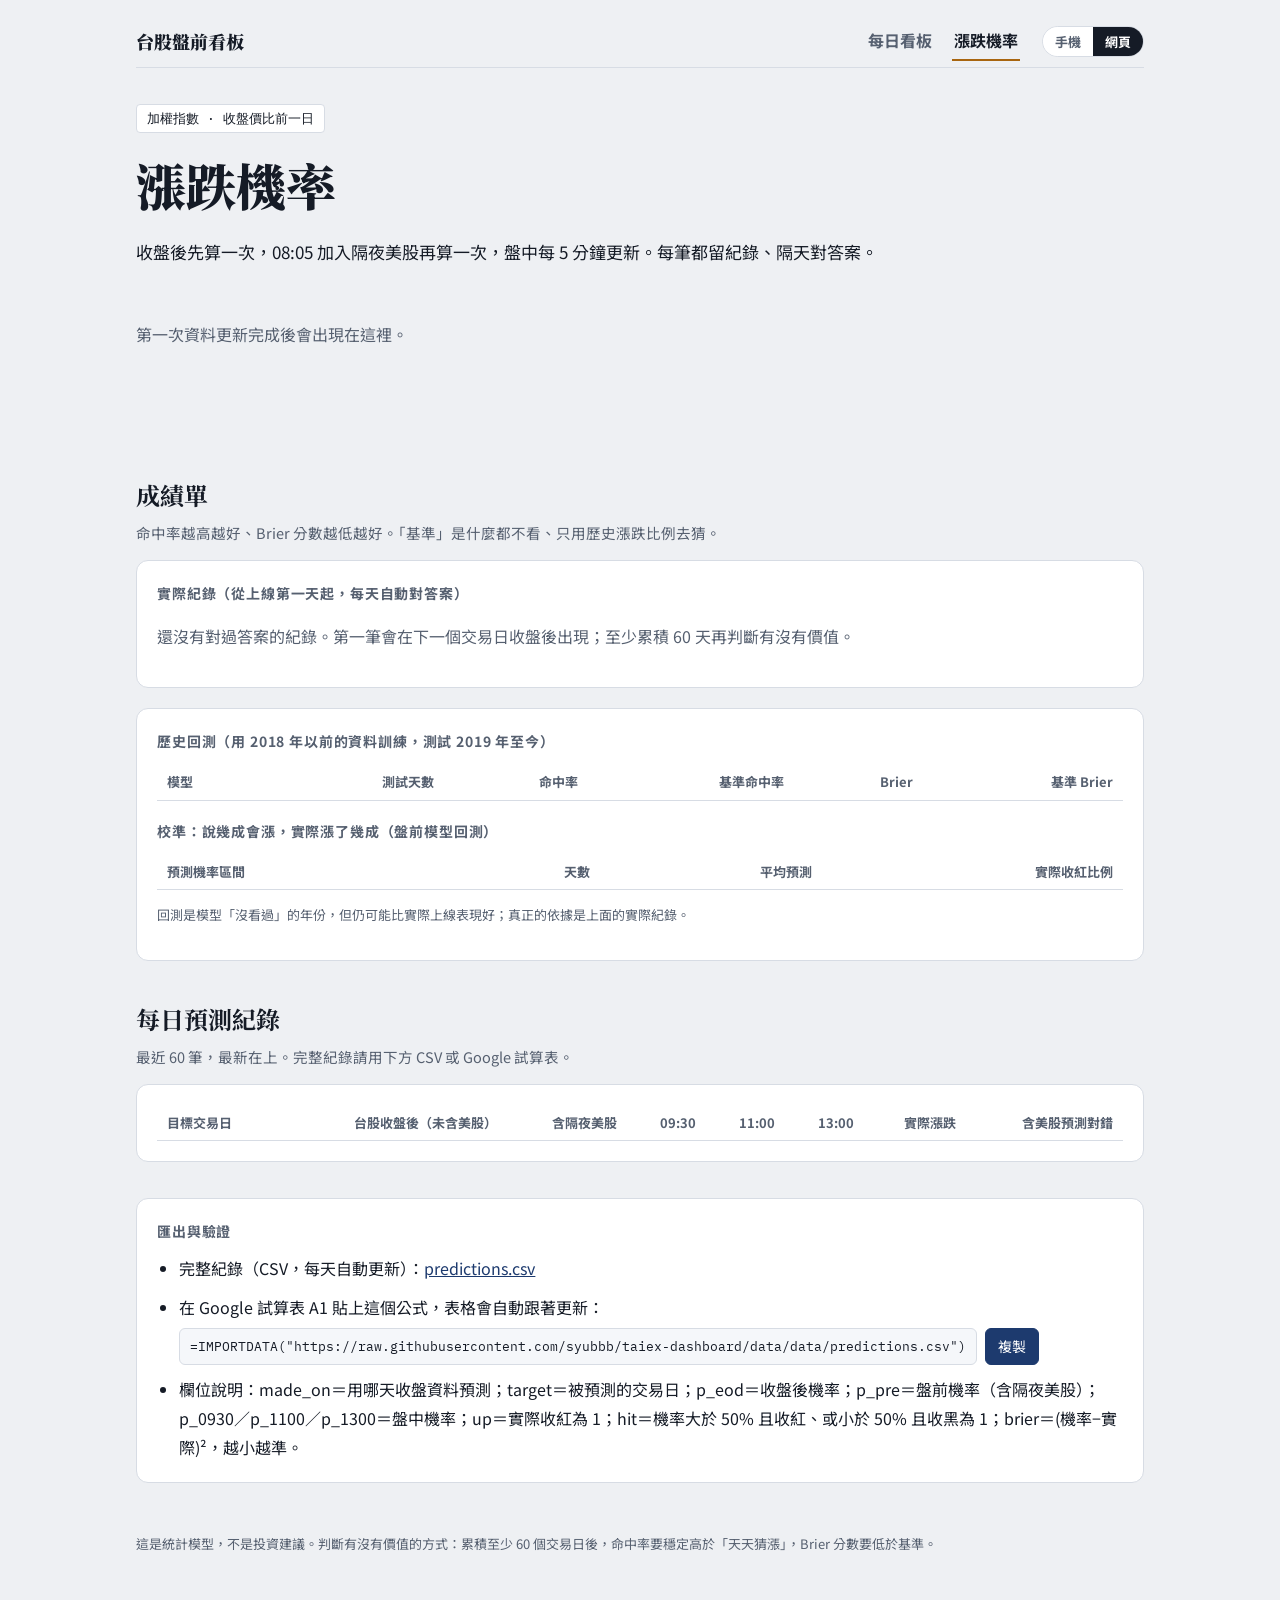
==== predict.html @ 25b46471 "美股時間縮成一行" ====
<!doctype html>
<html lang="zh-Hant-TW">
<head>
<meta charset="utf-8">
<meta name="viewport" content="width=device-width,initial-scale=1,viewport-fit=cover">
<script>
/* View mode: 手機 lays the page out for the phone's width; 網頁 shows the full desktop layout (zoomed to fit on a phone). */
(function(){var m=null;try{m=localStorage.getItem("viewMode")}catch(e){}
if(m!=="mobile"&&m!=="desktop"){m=Math.min(screen.width,innerWidth||screen.width)<760?"mobile":"desktop"}
document.documentElement.dataset.mode=m;
if(m==="desktop"&&screen.width<1000){document.querySelector('meta[name="viewport"]').setAttribute("content","width=1080")}})();
</script>
<title>台股漲跌機率</title>
<meta name="description" content="加權指數下一交易日與盤中收紅機率，附每日預測紀錄、命中率與校準表。">
<link rel="preconnect" href="https://fonts.googleapis.com">
<link rel="stylesheet" href="https://fonts.googleapis.com/css2?family=Noto+Serif+TC:wght@700;900&family=Noto+Sans+TC:wght@400;500;700&family=IBM+Plex+Mono:wght@500;600&display=swap">
<link rel="stylesheet" href="assets/style.css?v=7">
</head>
<body>
<div class="wrap">
  <nav class="topnav"><span class="brand">台股盤前看板</span><a href="index.html">每日看板</a><a href="predict.html" aria-current="page">漲跌機率</a></nav>

  <section class="stack">
    <div class="meta"><span class="tag">加權指數 · 收盤價比前一日</span><span id="stamp"></span></div>
    <h1 id="headline">漲跌機率</h1>
    <p class="lede">收盤後先算一次，08:05 加入隔夜美股再算一次，盤中每 5 分鐘更新。每筆都留紀錄、隔天對答案。</p>
  </section>

  <section id="now"></section>
  <section id="intraday"></section>
  <section id="why"></section>
  <section id="score"></section>
  <section id="log"></section>

  <section class="card">
    <h3>匯出與驗證</h3>
    <ul class="plain">
      <li>完整紀錄（CSV，每天自動更新）：<a id="csv" href="#" target="_blank" rel="noopener">predictions.csv</a></li>
      <li>在 Google 試算表 A1 貼上這個公式，表格會自動跟著更新：
        <div class="copy" style="margin-top:6px"><code id="formula"></code><button type="button" id="copyBtn">複製</button></div></li>
      <li>欄位說明：made_on＝用哪天收盤資料預測；target＝被預測的交易日；p_eod＝收盤後機率；p_pre＝盤前機率（含隔夜美股）；p_0930／p_1100／p_1300＝盤中機率；up＝實際收紅為 1；hit＝機率大於 50% 且收紅、或小於 50% 且收黑為 1；brier＝(機率−實際)²，越小越準。</li>
    </ul>
  </section>
  <p class="foot">這是統計模型，不是投資建議。判斷有沒有價值的方式：累積至少 60 個交易日後，命中率要穩定高於「天天猜漲」，Brier 分數要低於基準。</p>
</div>
<script src="assets/common.js?v=7"></script>
<script src="assets/predict.js?v=7"></script>
</body>
</html>
---- assets/style.css ----
/* Taiwan colour convention: up = red, down = green. One reading column; sections separated by generous space. */
:root{
  --bg:#eef0f3; --paper:#ffffff; --ink:#151b26; --muted:#566070; --line:#d7dce4; --soft:#f5f7fa;
  --navy:#1d3a6e; --amber:#a8650f; --amber-soft:#f6ead6;
  --up:#c8302c; --up-soft:#fbe9e8; --down:#17805a; --down-soft:#e4f3ec;
  --band:rgba(29,58,110,.10); --band2:rgba(168,101,15,.12);
  --serif:"Noto Serif TC","Songti TC","PMingLiU",serif;
  --sans:"Noto Sans TC","PingFang TC","Microsoft JhengHei",system-ui,sans-serif;
  --mono:"IBM Plex Mono",ui-monospace,"SFMono-Regular",Menlo,monospace;
  color-scheme:light;
}
@media (prefers-color-scheme:dark){:root{
  --bg:#0f141c; --paper:#171e29; --ink:#e8ecf2; --muted:#9aa4b4; --line:#2a3443; --soft:#1d2533;
  --navy:#8fb0ea; --amber:#e3a548; --amber-soft:#3a2c17;
  --up:#ff6b63; --up-soft:#3a1d1c; --down:#3fc58e; --down-soft:#15302a;
  --band:rgba(143,176,234,.13); --band2:rgba(227,165,72,.14); color-scheme:dark}}
*{box-sizing:border-box}
html{-webkit-text-size-adjust:100%}
body{margin:0;background:var(--bg);color:var(--ink);font-family:var(--sans);font-size:16px;line-height:1.8}
a{color:var(--navy)}
.wrap{max-width:1040px;margin:0 auto;padding:16px max(16px,env(safe-area-inset-right,0px)) 64px max(16px,env(safe-area-inset-left,0px));display:grid;gap:36px}
.topnav{display:flex;flex-wrap:wrap;align-items:center;gap:6px 18px;padding-block:6px;border-bottom:1px solid var(--line)}
.topnav .brand{font-family:var(--serif);font-weight:900;font-size:18px;margin-right:auto}
.topnav a{text-decoration:none;color:var(--muted);font-weight:700;padding:4px 2px;border-bottom:2px solid transparent}
.topnav a[aria-current="page"]{color:var(--ink);border-color:var(--amber)}
.meta{display:flex;flex-wrap:wrap;gap:8px 14px;align-items:center;color:var(--muted);font-size:14px}
.tag{font-family:var(--mono);font-size:13px;border:1px solid var(--line);background:var(--paper);color:var(--ink);padding:2px 10px;border-radius:4px}
h1{font-family:var(--serif);font-weight:900;font-size:clamp(28px,5.4vw,50px);line-height:1.25;margin:0;text-wrap:balance}
h2{font-family:var(--serif);font-size:24px;margin:0;font-weight:700;text-wrap:balance}
h3{font-size:14px;letter-spacing:.06em;color:var(--muted);margin:0 0 10px;font-weight:700}
.lede{margin:0;font-size:17px;line-height:1.9}
.sec-head{display:grid;gap:4px;margin-bottom:14px}
.sec-head p{margin:0;color:var(--muted);font-size:14.5px}
.card{background:var(--paper);border:1px solid var(--line);border-radius:12px;padding:20px;min-width:0}
.stack{display:grid;gap:20px}
.two{display:grid;grid-template-columns:repeat(auto-fit,minmax(300px,1fr));gap:16px}
.up{color:var(--up)} .down{color:var(--down)} .flat{color:var(--muted)}
.num{font-family:var(--mono);font-variant-numeric:tabular-nums}
.empty{color:var(--muted)}
.foot{font-size:13px;color:var(--muted)}
button{font:inherit;cursor:pointer}
button:focus-visible,a:focus-visible,summary:focus-visible{outline:2px solid var(--amber);outline-offset:2px}

/* probability strip */
.prob{display:grid;grid-template-columns:repeat(auto-fit,minmax(220px,1fr));gap:0;background:var(--paper);border:1px solid var(--line);border-radius:12px;overflow:hidden}
.prob > div{padding:16px 20px;border-right:1px solid var(--line);border-bottom:1px solid var(--line);margin:0 -1px -1px 0}
.prob .l{color:var(--muted);font-size:13.5px}
.prob .v{font-family:var(--mono);font-size:34px;font-weight:600;line-height:1.3}
.prob .s{font-size:13px;color:var(--muted)}
.prob a{font-weight:700;font-size:14px}

/* stance */
.stance{display:grid;gap:16px}
.stance-head{display:flex;flex-wrap:wrap;align-items:baseline;gap:6px 14px;justify-content:space-between}
.stance-word{font-family:var(--serif);font-weight:900;font-size:30px;color:var(--amber);margin-right:8px}
.stance-word.bull{color:var(--up)} .stance-word.bear{color:var(--down)}
.stance-h{font-weight:700}
.stance-note{color:var(--muted);font-size:14px}
.days{display:grid;grid-template-columns:repeat(auto-fit,minmax(120px,1fr));gap:8px}
.day{border-top:3px solid var(--line);padding:8px 8px 6px;min-width:0}
.day b{display:block;font-family:var(--mono);font-size:17px}
.day span{display:block;color:var(--muted);font-size:13.5px;line-height:1.5}
.day.now{border-color:var(--navy)} .day.now b{color:var(--navy)}
.day.key{border-color:var(--amber)} .day.key b{color:var(--amber)}
.day.judge{border-color:var(--amber);background:var(--amber-soft)} .day.judge b{color:var(--amber)}
.metrics{display:grid;grid-template-columns:repeat(auto-fit,minmax(210px,1fr));background:var(--paper);border:1px solid var(--line);border-radius:12px;overflow:hidden}
.metric{padding:16px 20px;border-right:1px solid var(--line);border-bottom:1px solid var(--line);margin:0 -1px -1px 0;min-width:0}
.metric .l{color:var(--muted);font-size:13.5px}
.metric .v{font-family:var(--mono);font-weight:600;font-size:28px;line-height:1.35}
.metric .c{font-family:var(--mono);font-size:14px}
.metric .s{font-size:13px;color:var(--muted)}
.levels{display:grid;gap:12px}
.lv{display:grid;grid-template-columns:52px 1fr;gap:12px;align-items:start}
.lv .k{font-size:13px;font-weight:700;padding:1px 0;text-align:center;border-radius:4px;color:#fff}
.lv .k.r{background:var(--up)} .lv .k.s{background:var(--down)}
ol.check,ul.plain{margin:0;padding-left:1.4em;display:grid;gap:10px}

/* before/after */
.cmp{width:100%;border-collapse:collapse;font-size:15px}
.cmp th{color:var(--muted);font-weight:700;font-size:13px;text-align:right;padding:6px 10px;border-bottom:1px solid var(--line);white-space:nowrap}
.cmp th:first-child{text-align:left}
.cmp td{padding:10px;border-bottom:1px solid var(--line);font-family:var(--mono);text-align:right;white-space:nowrap}
.cmp td:first-child{font-family:var(--sans);text-align:left;white-space:normal}
/* news: fixed columns so pills and titles line up regardless of the time label */
.news{display:grid}
.nw{display:grid;grid-template-columns:124px 58px minmax(0,1fr);column-gap:12px;row-gap:4px;padding:16px 0;border-bottom:1px solid var(--line);align-items:baseline}
.nw:last-child{border-bottom:0}
.nw time{font-family:var(--mono);font-size:13px;color:var(--muted)}
.nw .pill{justify-self:start}
.nw .t{font-weight:700;font-size:16.5px;line-height:1.6}
.nw .d,.nw .w{grid-column:3;font-size:15px;color:var(--muted);line-height:1.75}
.nw .w{font-size:14px}
.pill{display:inline-block;font-size:12.5px;font-weight:700;padding:0 9px;border-radius:999px;white-space:nowrap;line-height:1.9}
.pill.up{background:var(--up-soft);color:var(--up)} .pill.down{background:var(--down-soft);color:var(--down)} .pill.flat{background:var(--soft);color:var(--muted)}
@media (max-width:560px){.nw{grid-template-columns:58px minmax(0,1fr)}.nw time{grid-column:1/-1}.nw .d,.nw .w{grid-column:2}}
.recap-num{display:flex;flex-wrap:wrap;gap:4px 20px;font-family:var(--mono);font-size:14.5px;margin-bottom:12px}
details.src{font-size:14px;color:var(--muted)}
details.src summary{cursor:pointer;font-weight:700;padding:6px 0}
details.src ul{margin:6px 0 0;padding-left:1.4em;display:grid;gap:4px}

/* sectors */
.tabs{display:flex;flex-wrap:wrap;gap:8px;margin-bottom:16px}
.tabs button{font-weight:700;font-size:15px;border:1px solid var(--line);background:var(--paper);color:var(--ink);padding:7px 16px;border-radius:999px}
.tabs button[aria-selected="true"]{color:#fff;border-color:transparent}
.tabs button[data-k="hot"][aria-selected="true"]{background:var(--up)}
.tabs button[data-k="cool"][aria-selected="true"]{background:var(--down)}
.tabs button[data-k="rise"][aria-selected="true"]{background:var(--amber)}
.tabs .n{font-family:var(--mono);font-weight:500;margin-left:6px;opacity:.85}
.grps{display:grid;gap:18px}
.grp{background:var(--paper);border:1px solid var(--line);border-radius:12px;padding:22px;display:grid;gap:18px;min-width:0}
.grp-h{display:flex;flex-wrap:wrap;align-items:baseline;gap:4px 14px;padding-bottom:12px;border-bottom:1px solid var(--line)}
.grp-h b{font-family:var(--serif);font-size:21px}
.grp-h .tr{font-size:14px;font-weight:700}
.blk h4{margin:0 0 6px;font-size:14px;color:var(--muted);letter-spacing:.04em}
.blk ul{margin:0;padding-left:1.3em;display:grid;gap:8px}
.blk li{line-height:1.8}
.blocks{display:grid;grid-template-columns:repeat(auto-fit,minmax(280px,1fr));gap:18px 28px}
.stocks{display:grid;grid-template-columns:repeat(auto-fill,minmax(220px,1fr));gap:10px}
.stk{border:1px solid var(--line);border-radius:10px;padding:10px 12px;background:var(--soft);text-align:left;color:var(--ink);display:grid;gap:2px;min-width:0}
.stk:hover{border-color:var(--navy)}
.stk[aria-expanded="true"]{border-color:var(--navy);box-shadow:inset 0 0 0 1px var(--navy)}
.stk .top{display:flex;gap:6px;align-items:baseline;flex-wrap:wrap}
.stk b{font-weight:700} .stk code{font-family:var(--mono);font-size:13px;color:var(--muted)}
.stk .px{margin-left:auto;font-family:var(--mono);font-size:13px}
.stk p{margin:0;font-size:13.5px;color:var(--muted);line-height:1.55}
.stk.best{border-color:var(--amber);background:var(--amber-soft)}
.badge{font-size:11.5px;font-weight:700;color:var(--amber);border:1px solid var(--amber);border-radius:4px;padding:0 5px}
.hint{font-size:13px;color:var(--muted)}

/* stock panel */
.panel{border:1px solid var(--navy);border-radius:12px;background:var(--paper);padding:18px;display:grid;gap:18px;min-width:0}
.panel-h{display:flex;flex-wrap:wrap;align-items:baseline;gap:6px 14px}
.panel-h b{font-family:var(--serif);font-size:22px}
.panel-h .x{margin-left:auto;border:1px solid var(--line);background:var(--paper);color:var(--ink);border-radius:6px;padding:2px 12px}
.ctrls{display:flex;flex-wrap:wrap;gap:8px 16px;align-items:center}
.seg{display:inline-flex;border:1px solid var(--line);border-radius:8px;overflow:hidden}
.seg button{border:0;background:var(--paper);color:var(--ink);padding:4px 12px;font-size:14px;border-right:1px solid var(--line)}
.seg button:last-child{border-right:0}
.seg button[aria-pressed="true"]{background:var(--navy);color:var(--paper)}
.kchart{width:100%;height:420px}
.kleg{font-family:var(--mono);font-size:13px;color:var(--muted);display:flex;flex-wrap:wrap;gap:4px 14px;min-height:20px}
.tbl{overflow-x:auto}
.tbl table{border-collapse:collapse;width:100%;font-size:14.5px}
.tbl th{text-align:right;color:var(--muted);font-weight:700;font-size:13px;padding:6px 10px;border-bottom:1px solid var(--line);white-space:nowrap}
.tbl th:first-child,.tbl td:first-child{text-align:left}
.tbl td{padding:7px 10px;border-bottom:1px solid var(--line);text-align:right;font-family:var(--mono);font-variant-numeric:tabular-nums;white-space:nowrap}
.kpis{display:flex;flex-wrap:wrap;gap:6px 22px;font-size:14.5px}
.kpis b{font-family:var(--mono)}

/* scenario + timeline */
.chart-box{overflow-x:auto}
.chart-box svg{display:block;width:100%;min-width:640px;height:auto}
.legend{display:flex;flex-wrap:wrap;gap:6px 16px;font-size:13.5px;color:var(--muted)}
.legend i{display:inline-block;width:18px;height:3px;vertical-align:middle;margin-right:6px}
.evs{display:grid;grid-template-columns:repeat(auto-fit,minmax(280px,1fr));gap:14px 24px;margin-top:16px;font-size:15px}
.evs b{display:block} .evs span{color:var(--muted);font-size:14.5px}
.scen{display:grid;grid-template-columns:repeat(auto-fit,minmax(220px,1fr));gap:12px}
.sc{border:1px solid var(--line);border-radius:10px;padding:16px;background:var(--paper)}
.sc .p{font-family:var(--mono);font-size:22px;font-weight:600}
.sc .t{font-weight:700} .sc .d{font-size:14px;color:var(--muted)}
.tl{overflow-x:auto;border:1px solid var(--line);border-radius:12px;background:var(--paper)}
.tl table{border-collapse:collapse;width:100%;min-width:760px;font-size:14.5px}
.tl th{background:var(--navy);color:var(--paper);text-align:left;padding:10px 12px;white-space:nowrap}
.tl td{padding:12px;border-top:1px solid var(--line);vertical-align:top;line-height:1.7}
.tl td.rng{font-family:var(--mono);white-space:nowrap}
.tl td.ph{white-space:nowrap;font-weight:700}

/* predict page */
.big{font-family:var(--mono);font-size:56px;font-weight:600;line-height:1.1}
.bar{height:10px;border-radius:5px;background:var(--down-soft);overflow:hidden}
.bar i{display:block;height:100%;background:var(--up)}
.drivers{display:grid;gap:8px}
.drv{display:grid;grid-template-columns:150px 1fr 90px;gap:10px;align-items:center;font-size:14.5px}
.drv .track{height:8px;background:var(--soft);border-radius:4px;position:relative}
.drv .track i{position:absolute;top:0;height:100%;border-radius:4px}
.copy{display:flex;gap:8px;align-items:center;flex-wrap:wrap}
.copy code{font-family:var(--mono);font-size:13px;background:var(--soft);border:1px solid var(--line);border-radius:6px;padding:6px 10px;overflow-x:auto;max-width:100%;white-space:nowrap}
.copy button{border:1px solid var(--navy);background:var(--navy);color:var(--paper);border-radius:6px;padding:5px 12px;font-size:14px}
@media (prefers-reduced-motion:reduce){*{scroll-behavior:auto!important;transition:none!important}}

/* ---------- layout guards: grid children may shrink, so wide tables scroll inside their box instead of widening the page ---------- */
.wrap,.stack{grid-template-columns:minmax(0,1fr)}
.wrap > *,.stack > *,.two > *,.blocks > *{min-width:0}
.two{grid-template-columns:repeat(auto-fit,minmax(min(300px,100%),1fr))}

/* ---------- view-mode switch ---------- */
.modes{display:inline-flex;border:1px solid var(--line);border-radius:999px;overflow:hidden;margin-left:4px}
.modes button{border:0;background:var(--paper);color:var(--muted);font-size:13px;font-weight:700;padding:3px 12px}
.modes button[aria-pressed="true"]{background:var(--ink);color:var(--paper)}

/* ---------- mobile mode ---------- */
html[data-mode="mobile"] body{font-size:16px;line-height:1.75}
html[data-mode="mobile"] .wrap{gap:28px;padding:10px 14px 48px}
html[data-mode="mobile"] .topnav{gap:6px 12px}
html[data-mode="mobile"] .topnav .brand{font-size:17px;width:100%}
html[data-mode="mobile"] .topnav a{font-size:15px}
html[data-mode="mobile"] .modes{margin-left:auto}
html[data-mode="mobile"] h1{font-size:26px;line-height:1.4}
html[data-mode="mobile"] h2{font-size:21px}
html[data-mode="mobile"] .lede{font-size:16px}
html[data-mode="mobile"] .card,html[data-mode="mobile"] .grp,html[data-mode="mobile"] .panel{padding:16px 14px;border-radius:10px}
html[data-mode="mobile"] .prob{grid-template-columns:1fr 1fr}
html[data-mode="mobile"] .prob > div{padding:12px 14px}
html[data-mode="mobile"] .prob .v{font-size:28px}
html[data-mode="mobile"] .prob > div:last-child:nth-child(odd){grid-column:1/-1}
html[data-mode="mobile"] .metrics{grid-template-columns:1fr 1fr}
html[data-mode="mobile"] .metric{padding:12px 14px}
html[data-mode="mobile"] .metric .v{font-size:21px}
html[data-mode="mobile"] .metric .c{font-size:13px}
html[data-mode="mobile"] .days{grid-template-columns:repeat(3,minmax(0,1fr))}
html[data-mode="mobile"] .day b{font-size:15px}
html[data-mode="mobile"] .stance-word{font-size:26px}
html[data-mode="mobile"] .two,html[data-mode="mobile"] .blocks,html[data-mode="mobile"] .evs,html[data-mode="mobile"] .scen{grid-template-columns:minmax(0,1fr)}
html[data-mode="mobile"] .stocks{grid-template-columns:minmax(0,1fr)}
html[data-mode="mobile"] .grp-h b{font-size:19px}
html[data-mode="mobile"] .tabs button{font-size:14px;padding:6px 12px}
html[data-mode="mobile"] .nw{grid-template-columns:58px minmax(0,1fr)}
html[data-mode="mobile"] .nw time{grid-column:1/-1}
html[data-mode="mobile"] .nw .d,html[data-mode="mobile"] .nw .w{grid-column:1/-1}
html[data-mode="mobile"] .cmp{font-size:14px}
html[data-mode="mobile"] .cmp td,html[data-mode="mobile"] .cmp th{padding:8px 4px}
html[data-mode="mobile"] .kchart{height:300px}
html[data-mode="mobile"] .panel-h b{font-size:20px}
html[data-mode="mobile"] .seg button{padding:4px 9px;font-size:13.5px}
html[data-mode="mobile"] .tbl table{font-size:13.5px}
html[data-mode="mobile"] .tbl td,html[data-mode="mobile"] .tbl th{padding:6px 5px}
html[data-mode="mobile"] .chart-box svg{min-width:0}
html[data-mode="mobile"] .big{font-size:44px}
html[data-mode="mobile"] .drv{grid-template-columns:104px minmax(0,1fr) 64px;font-size:13.5px}
html[data-mode="mobile"] .copy code{white-space:normal;word-break:break-all}
/* wide tables become stacked cards on phones: each cell shows its column name */
html[data-mode="mobile"] table.rt{min-width:0!important}
html[data-mode="mobile"] table.rt thead{display:none}
html[data-mode="mobile"] table.rt tr{display:block;border:1px solid var(--line);border-radius:10px;padding:8px 12px;margin:0 0 10px;background:var(--paper)}
html[data-mode="mobile"] table.rt td{display:flex;justify-content:space-between;align-items:baseline;gap:14px;border:0;padding:5px 0;text-align:right;white-space:normal;line-height:1.6}
html[data-mode="mobile"] table.rt td::before{content:attr(data-l);color:var(--muted);font-family:var(--sans);font-weight:700;font-size:13px;text-align:left;flex:none}
html[data-mode="mobile"] table.rt td:first-child{display:block;text-align:left;font-weight:700;font-size:16px;padding-bottom:6px;border-bottom:1px solid var(--line);margin-bottom:4px}
html[data-mode="mobile"] table.rt td:first-child::before{content:none}
html[data-mode="mobile"] .tl{border:0;background:none;overflow:visible}
html[data-mode="mobile"] .tl td{color:var(--ink)}
html[data-mode="mobile"] .tl td.rng{font-size:16px}
html[data-mode="mobile"] .tl table.rt td{display:block;text-align:left}
html[data-mode="mobile"] .tl table.rt td::before{display:block;margin-bottom:2px}
html[data-mode="mobile"] .grp{padding:14px 12px}
html[data-mode="mobile"] .panel{margin:0 -4px;padding:12px 10px}
html[data-mode="mobile"] .panel-h .x{padding:2px 10px}
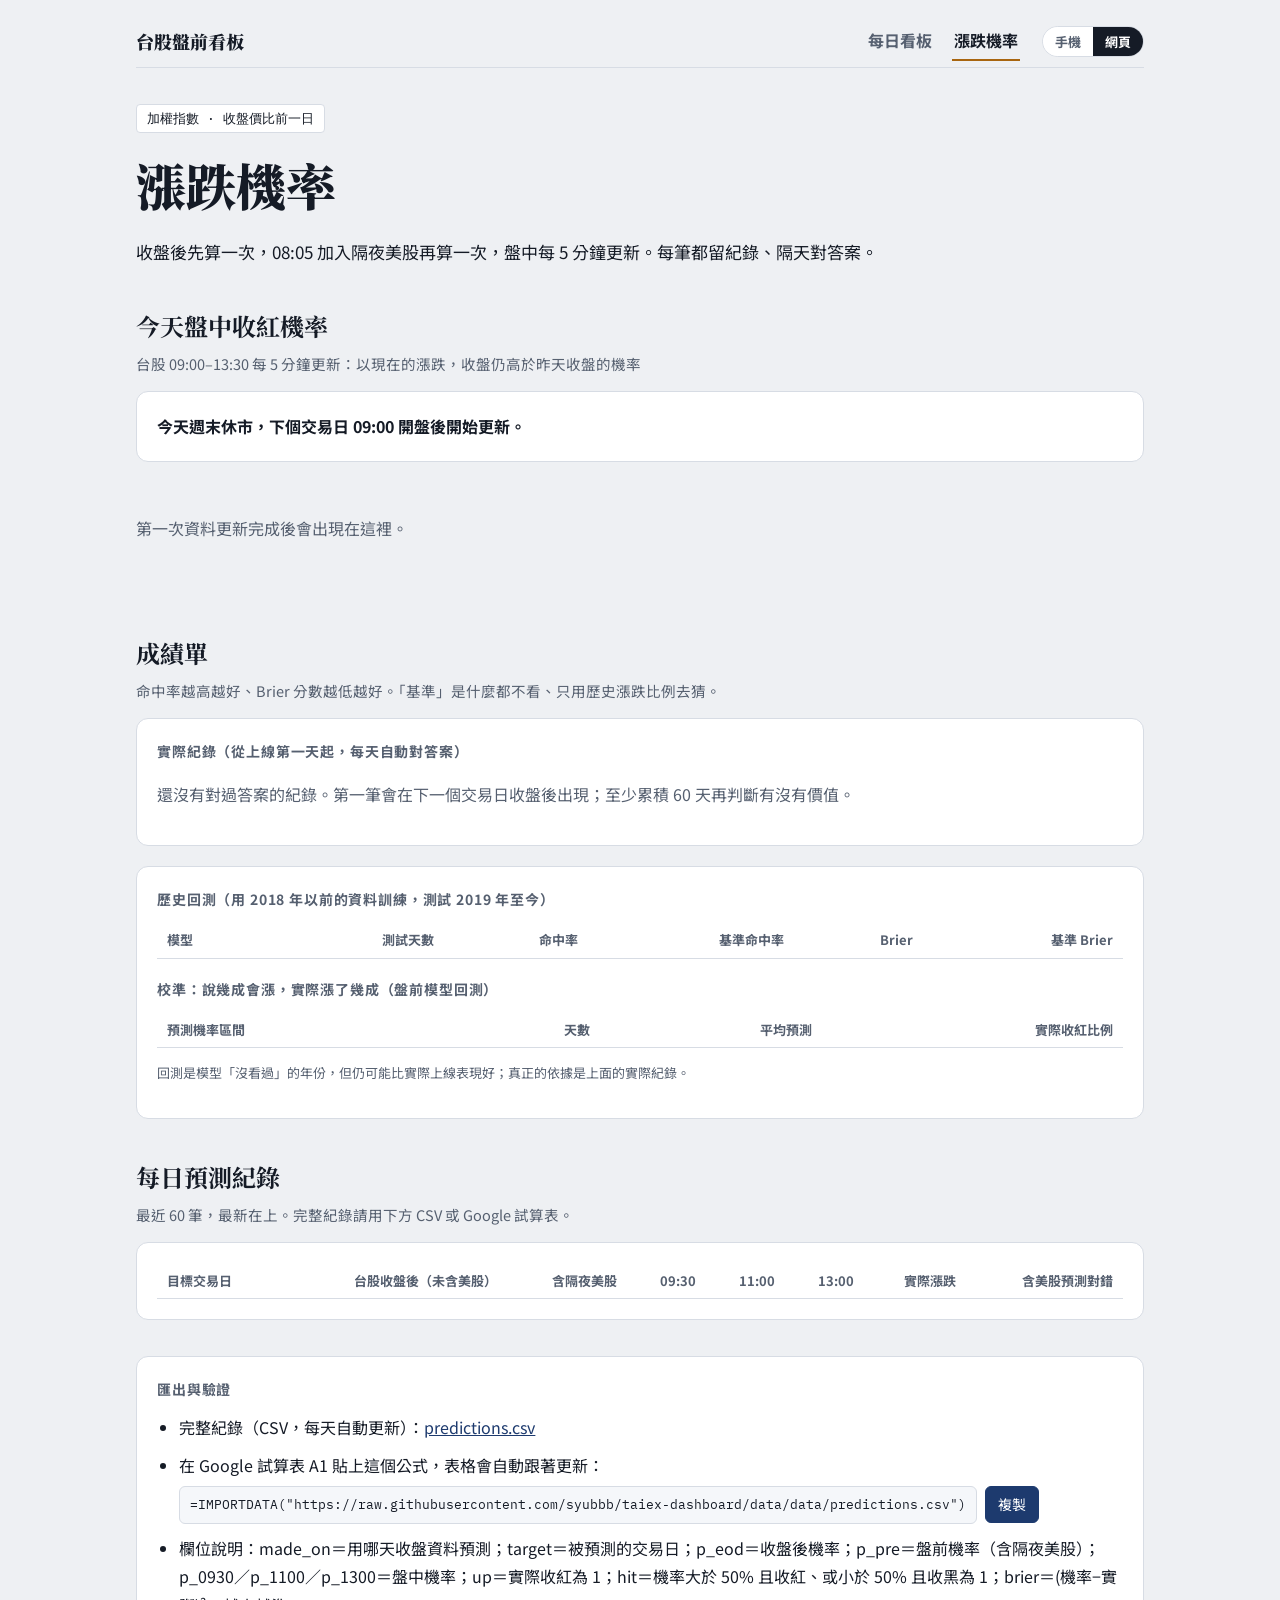
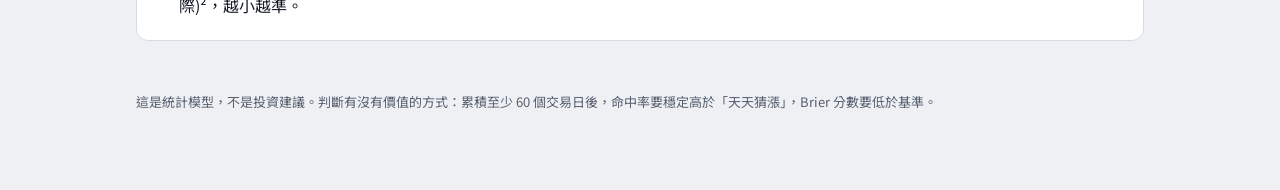
==== commit 8cc13cae: "盤中收紅機率獨立區塊" ====
--- a/predict.html
+++ b/predict.html
@@ -14,7 +14,7 @@
 <meta name="description" content="加權指數下一交易日與盤中收紅機率，附每日預測紀錄、命中率與校準表。">
 <link rel="preconnect" href="https://fonts.googleapis.com">
 <link rel="stylesheet" href="https://fonts.googleapis.com/css2?family=Noto+Serif+TC:wght@700;900&family=Noto+Sans+TC:wght@400;500;700&family=IBM+Plex+Mono:wght@500;600&display=swap">
-<link rel="stylesheet" href="assets/style.css?v=7">
+<link rel="stylesheet" href="assets/style.css?v=8">
 </head>
 <body>
 <div class="wrap">
@@ -26,8 +26,8 @@
     <p class="lede">收盤後先算一次，08:05 加入隔夜美股再算一次，盤中每 5 分鐘更新。每筆都留紀錄、隔天對答案。</p>
   </section>
 
+  <section id="intraday"></section>
   <section id="now"></section>
-  <section id="intraday"></section>
   <section id="why"></section>
   <section id="score"></section>
   <section id="log"></section>
@@ -43,7 +43,7 @@
   </section>
   <p class="foot">這是統計模型，不是投資建議。判斷有沒有價值的方式：累積至少 60 個交易日後，命中率要穩定高於「天天猜漲」，Brier 分數要低於基準。</p>
 </div>
-<script src="assets/common.js?v=7"></script>
-<script src="assets/predict.js?v=7"></script>
+<script src="assets/common.js?v=8"></script>
+<script src="assets/predict.js?v=8"></script>
 </body>
 </html>
--- a/assets/style.css
+++ b/assets/style.css
@@ -244,3 +244,10 @@
 html[data-mode="mobile"] .grp{padding:14px 12px}
 html[data-mode="mobile"] .panel{margin:0 -4px;padding:12px 10px}
 html[data-mode="mobile"] .panel-h .x{padding:2px 10px}
+
+/* intraday block */
+.intra{display:grid;gap:12px}
+.intra-top{display:flex;justify-content:space-between;align-items:flex-end;gap:12px;flex-wrap:wrap}
+.intra-ix{text-align:right}
+.spark{display:block;width:100%;height:auto;max-height:180px}
+.intra-list{display:flex;flex-wrap:wrap;gap:4px 18px;font-size:14px}
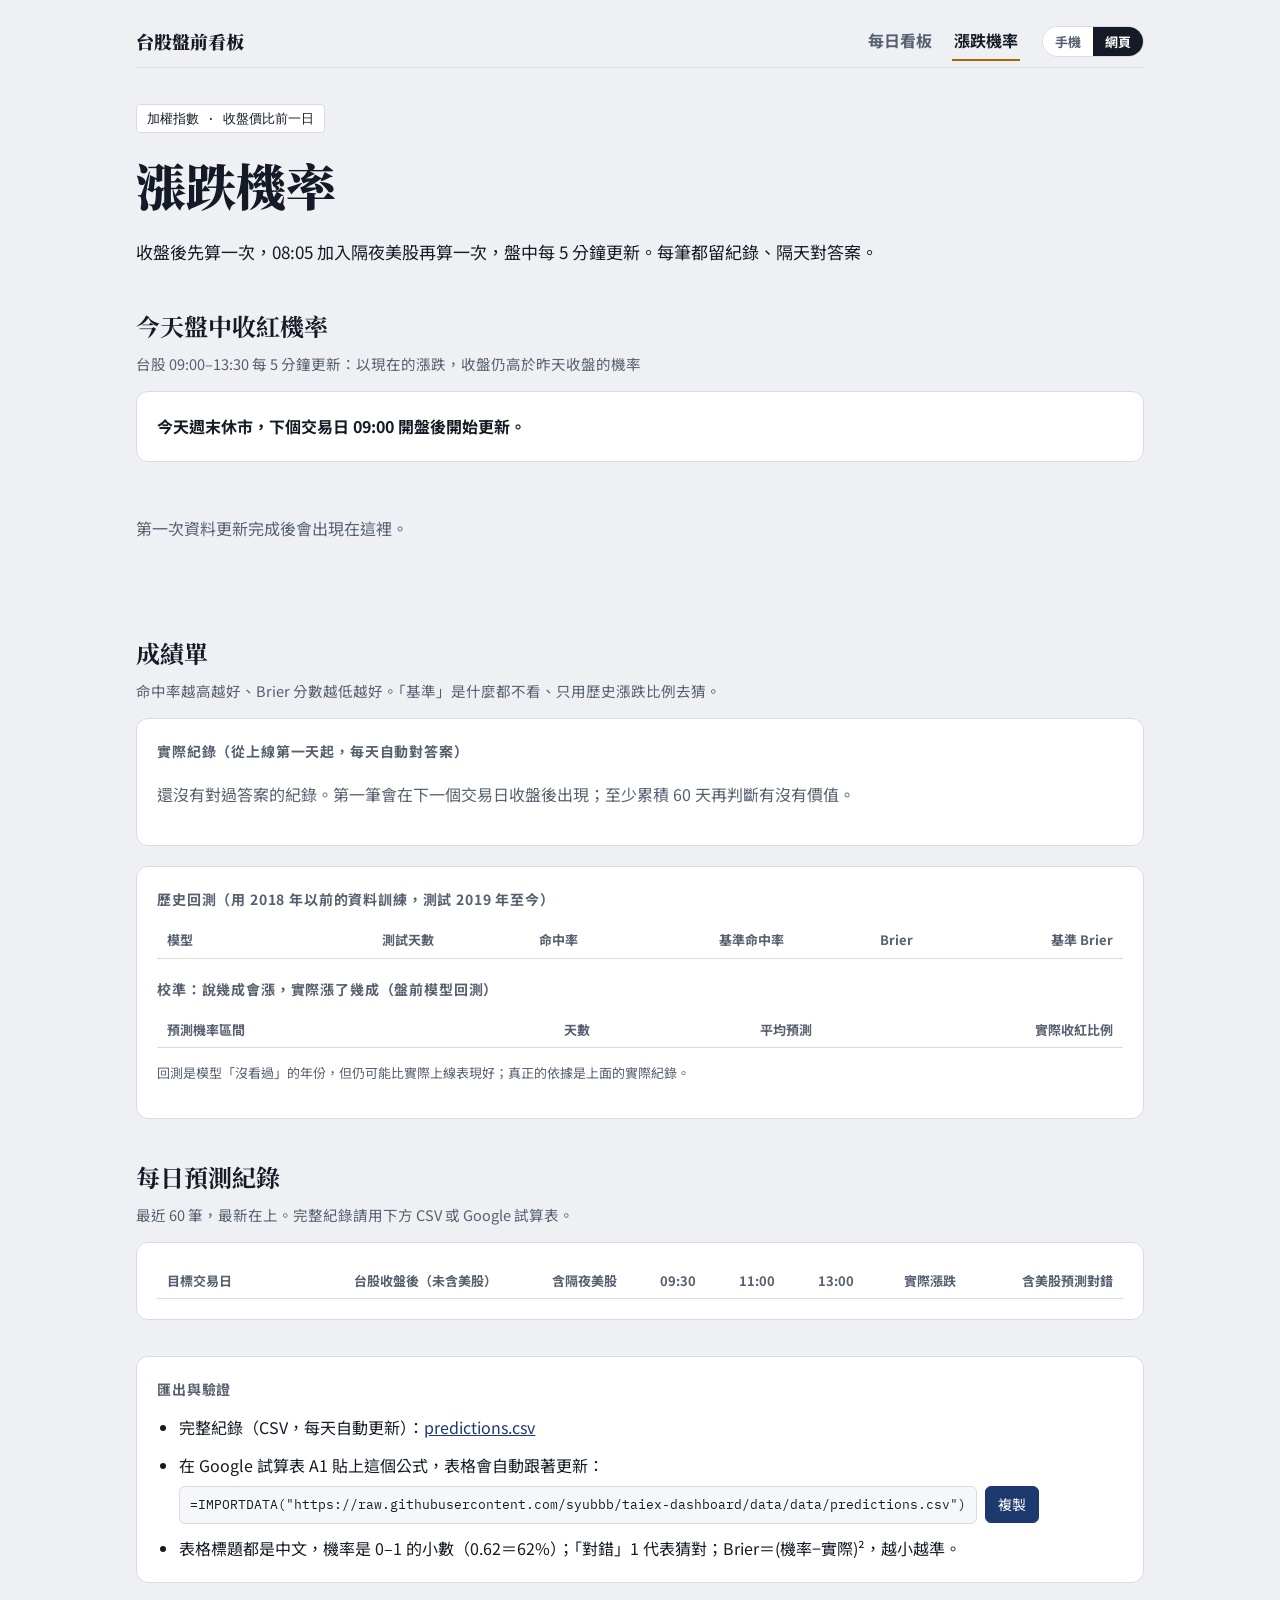
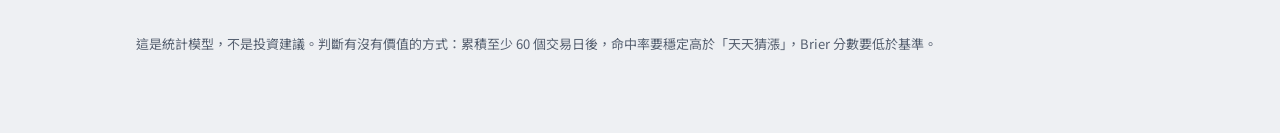
==== commit fda692dd: "CSV 改中文標題" ====
--- a/predict.html
+++ b/predict.html
@@ -14,7 +14,7 @@
 <meta name="description" content="加權指數下一交易日與盤中收紅機率，附每日預測紀錄、命中率與校準表。">
 <link rel="preconnect" href="https://fonts.googleapis.com">
 <link rel="stylesheet" href="https://fonts.googleapis.com/css2?family=Noto+Serif+TC:wght@700;900&family=Noto+Sans+TC:wght@400;500;700&family=IBM+Plex+Mono:wght@500;600&display=swap">
-<link rel="stylesheet" href="assets/style.css?v=8">
+<link rel="stylesheet" href="assets/style.css?v=12">
 </head>
 <body>
 <div class="wrap">
@@ -38,12 +38,12 @@
       <li>完整紀錄（CSV，每天自動更新）：<a id="csv" href="#" target="_blank" rel="noopener">predictions.csv</a></li>
       <li>在 Google 試算表 A1 貼上這個公式，表格會自動跟著更新：
         <div class="copy" style="margin-top:6px"><code id="formula"></code><button type="button" id="copyBtn">複製</button></div></li>
-      <li>欄位說明：made_on＝用哪天收盤資料預測；target＝被預測的交易日；p_eod＝收盤後機率；p_pre＝盤前機率（含隔夜美股）；p_0930／p_1100／p_1300＝盤中機率；up＝實際收紅為 1；hit＝機率大於 50% 且收紅、或小於 50% 且收黑為 1；brier＝(機率−實際)²，越小越準。</li>
+      <li>表格標題都是中文，機率是 0–1 的小數（0.62＝62%）；「對錯」1 代表猜對；Brier＝(機率−實際)²，越小越準。</li>
     </ul>
   </section>
   <p class="foot">這是統計模型，不是投資建議。判斷有沒有價值的方式：累積至少 60 個交易日後，命中率要穩定高於「天天猜漲」，Brier 分數要低於基準。</p>
 </div>
-<script src="assets/common.js?v=8"></script>
-<script src="assets/predict.js?v=8"></script>
+<script src="assets/common.js?v=12"></script>
+<script src="assets/predict.js?v=12"></script>
 </body>
 </html>
--- a/assets/style.css
+++ b/assets/style.css
@@ -251,3 +251,57 @@
 .intra-ix{text-align:right}
 .spark{display:block;width:100%;height:auto;max-height:180px}
 .intra-list{display:flex;flex-wrap:wrap;gap:4px 18px;font-size:14px}
+
+/* sector map readability */
+.st{display:inline-block;font-size:12.5px;font-weight:700;color:#fff;border-radius:4px;padding:0 8px;line-height:1.9;white-space:nowrap}
+.st.up{background:var(--up)} .st.down{background:var(--down)} .st.amber{background:var(--amber)}
+.ovs{display:grid;gap:0;padding:14px 16px}
+.ovs h3{margin-bottom:6px}
+.ov{display:grid;grid-template-columns:auto minmax(0,1fr);column-gap:10px;row-gap:2px;align-items:baseline;text-align:left;border:0;border-top:1px solid var(--line);background:none;color:var(--ink);padding:10px 2px}
+.ov:first-of-type{border-top:0}
+.ov-n{font-weight:700}
+.ov-b{grid-column:2;font-size:13.5px;color:var(--muted)}
+.ov-b::before{content:"較看好：";}
+.ov:hover .ov-n{color:var(--navy);text-decoration:underline}
+.grp{gap:16px}
+.grp-h{display:flex;align-items:center;gap:10px;flex-wrap:wrap;padding-bottom:0;border-bottom:0}
+.grp-sum{margin:-6px 0 0;display:flex;flex-wrap:wrap;gap:4px 18px;font-size:14.5px;font-weight:700;padding-bottom:14px;border-bottom:1px solid var(--line)}
+.grp-sum span:last-child{font-weight:500;color:var(--muted)}
+.grp-sum b{color:var(--ink)}
+.blk h4{margin:0 0 4px;font-size:15px;color:var(--ink);letter-spacing:.04em;font-weight:700}
+.blk.why h4{color:var(--navy)} .blk.out h4{color:var(--amber)} .blk.best h4{color:var(--up)} .blk.risk h4{color:var(--muted)}
+ul.its{list-style:none;margin:0;padding:0;display:grid;gap:0}
+.it{display:grid;grid-template-columns:4.6em minmax(0,1fr);gap:10px;align-items:baseline;padding:9px 0;border-bottom:1px dashed var(--line);line-height:1.75}
+.it:last-child{border-bottom:0}
+.tg{display:inline-block;text-align:center;font-size:12.5px;font-weight:700;border-radius:4px;padding:0 4px;line-height:1.9;background:var(--soft);color:var(--navy);border:1px solid var(--line);white-space:nowrap;overflow:hidden;text-overflow:ellipsis}
+.blk.out .tg{color:var(--amber)}
+.tg.best{background:var(--up-soft);color:var(--up);border-color:transparent}
+.tg.risk{color:var(--muted)}
+html[data-mode="mobile"] .it{grid-template-columns:4.4em minmax(0,1fr);gap:8px}
+
+/* compact sector map: one card, one row per sector, details open in place */
+.sm{padding:12px 14px}
+.sm-h{display:flex;flex-wrap:wrap;align-items:baseline;gap:4px 12px;padding-bottom:8px;border-bottom:1px solid var(--line)}
+.sr{border-bottom:1px solid var(--line)}
+.sr:last-child{border-bottom:0}
+.sr-h{width:100%;display:grid;grid-template-columns:auto minmax(0,1fr) auto;column-gap:10px;align-items:center;background:none;border:0;color:var(--ink);text-align:left;padding:9px 0}
+.sr-n{font-weight:700;font-size:15px;line-height:1.45}
+.sr-b{grid-column:2;font-size:13px;color:var(--muted);line-height:1.4}
+.sr-b:empty{display:none}
+.sr-x{grid-row:1/span 2;grid-column:3;font-weight:700;color:var(--muted);font-size:16px}
+.sr.open .sr-h .sr-n{color:var(--navy)}
+.sd{padding:0 0 12px;display:grid;gap:8px}
+.sd-trend{margin:0;font-size:13.5px;font-weight:700}
+.sd-tabs{flex-wrap:wrap}
+.sd-tabs button{font-size:13.5px;padding:3px 10px}
+ul.cmpt{list-style:none;margin:0;padding:0;display:grid;gap:6px;font-size:14.5px;line-height:1.65}
+ul.cmpt li{padding:6px 10px;background:var(--soft);border-radius:8px}
+ul.cmpt .tg{margin-right:8px;vertical-align:1px;font-size:12px;padding:0 6px;line-height:1.7;border:0;background:var(--paper)}
+.sd .stocks{grid-template-columns:repeat(auto-fill,minmax(200px,1fr));gap:6px}
+.sd .stk{padding:7px 10px}
+html[data-mode="mobile"] .sd .stocks{grid-template-columns:minmax(0,1fr)}
+/* alignment: fixed-width label columns so every text line starts at the same x */
+ul.cmpt li{display:grid;grid-template-columns:4.6em minmax(0,1fr);column-gap:10px;align-items:start}
+ul.cmpt .tg{margin:0;width:100%;text-align:center;box-sizing:border-box;padding:0 2px;margin-top:2px}
+ul.cmpt li.empty{display:block}
+.sr-h .st{width:5.4em;text-align:center;padding:0;box-sizing:border-box}
